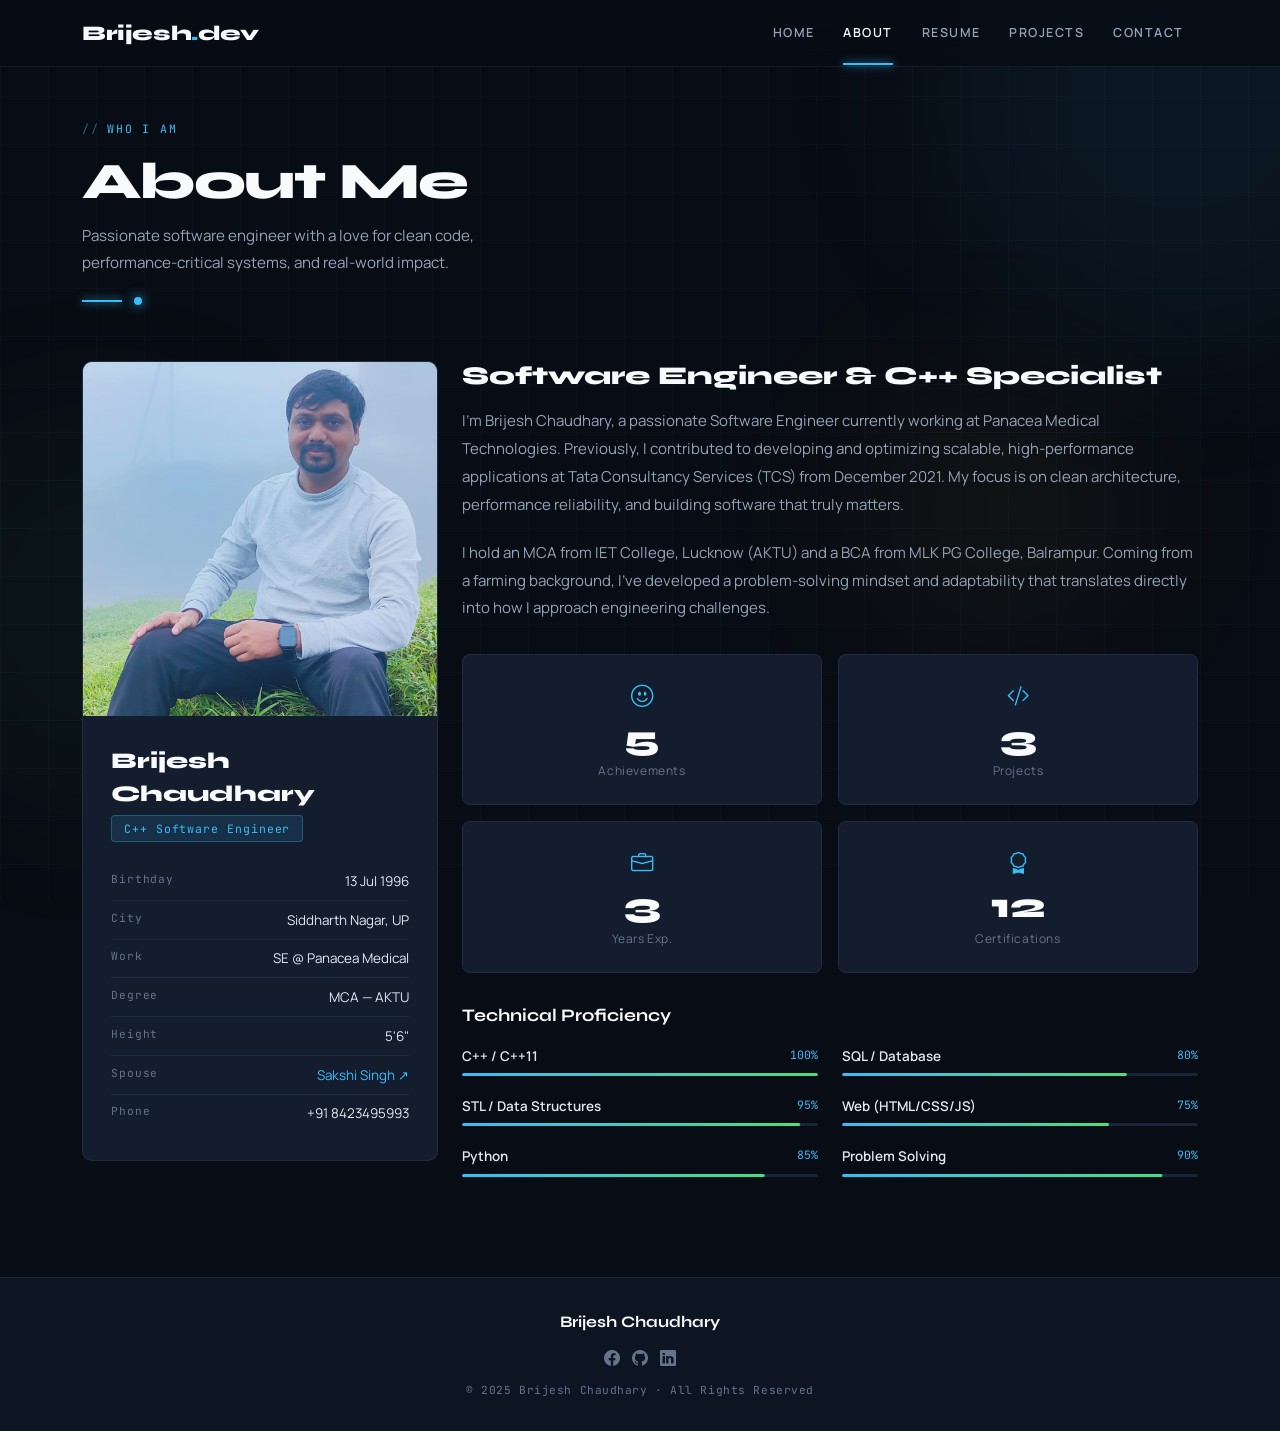
==== about.html @ 1b8c9656 "Add files via upload" ====
<!DOCTYPE html>

<html lang="en">
<head>
  <meta charset="UTF-8">
  <meta name="viewport" content="width=device-width, initial-scale=1.0">
  <meta name="description" content="About Brijesh Chaudhary - C++ Software Engineer">

  <title>About | Brijesh Chaudhary</title>

  <!-- Fonts -->

  <link href="https://fonts.googleapis.com/css2?family=Syne:wght@400;500;600;700;800&family=Manrope:wght@300;400;500;600;700&family=JetBrains+Mono:wght@400;500&display=swap" rel="stylesheet">

  <!-- Bootstrap -->

  <link href="https://cdn.jsdelivr.net/npm/bootstrap@5.3.3/dist/css/bootstrap.min.css" rel="stylesheet">
  <link href="https://cdn.jsdelivr.net/npm/bootstrap-icons@1.11.3/font/bootstrap-icons.css" rel="stylesheet">

  <!-- External CSS -->

  <link rel="stylesheet" href="css/style.css">
</head>

<body>

<!-- Background Orbs -->

<div class="orb orb-1"></div>
<div class="orb orb-2"></div>
<div class="orb orb-3"></div>

<!-- NAVBAR -->

<nav class="navbar navbar-expand-xl">
  <div class="container">
    <a class="navbar-brand" href="index.html">
      Brijesh<span class="accent">.</span>dev
    </a>


<button class="navbar-toggler" type="button" data-bs-toggle="collapse" data-bs-target="#navMenu">
  <span class="navbar-toggler-icon"></span>
</button>

<div class="collapse navbar-collapse" id="navMenu">
  <ul class="navbar-nav ms-auto align-items-xl-center">
    <li class="nav-item"><a class="nav-link" href="index.html">Home</a></li>
    <li class="nav-item"><a class="nav-link active" href="about.html">About</a></li>
    <li class="nav-item"><a class="nav-link" href="resume.html">Resume</a></li>
    <li class="nav-item"><a class="nav-link" href="projects.html">Projects</a></li>
    <li class="nav-item"><a class="nav-link" href="contact.html">Contact</a></li>
  </ul>
</div>


  </div>
</nav>

<!-- ABOUT SECTION -->

<div id="about" class="page active">
  <div class="about-wrap">
    <div class="container">


  <div class="mb-4">
    <div class="sec-label">Who I Am</div>
    <h2 class="sec-title">About Me</h2>
    <p class="sec-sub">
      Passionate software engineer with a love for clean code, performance-critical systems, and real-world impact.
    </p>
    <div class="sec-line"><span></span><em></em></div>
  </div>

  <div class="row gy-4">

    <!-- PROFILE CARD -->
    <div class="col-lg-4">
      <div class="profile-card">
        <div class="profile-avatar">
          <img src="img/me.png" alt="Brijesh" class="profile-img">
        </div>

        <div class="profile-body">
          <div class="profile-name">Brijesh Chaudhary</div>
          <span class="profile-role-tag">C++ Software Engineer</span>

          <div class="info-row">
            <span class="info-key">Birthday</span>
            <span class="info-val">13 Jul 1996</span>
          </div>

          <div class="info-row">
            <span class="info-key">City</span>
            <span class="info-val">Siddharth Nagar, UP</span>
          </div>

          <div class="info-row">
            <span class="info-key">Work</span>
            <span class="info-val">SE @ Panacea Medical</span>
          </div>

          <div class="info-row">
            <span class="info-key">Degree</span>
            <span class="info-val">MCA — AKTU</span>
          </div>

          <div class="info-row">
            <span class="info-key">Height</span>
            <span class="info-val">5'6"</span>
          </div>

          <div class="info-row">
            <span class="info-key">Spouse</span>
            <span class="info-val">
              <a href="https://brijeshchaudhary13.github.io/Sakshi-Portfolio/" target="_blank">Sakshi Singh ↗</a>
            </span>
          </div>

          <div class="info-row">
            <span class="info-key">Phone</span>
            <span class="info-val">+91 8423495993</span>
          </div>

        </div>
      </div>
    </div>

    <!-- ABOUT TEXT -->
    <div class="col-lg-8">

      <h3 style="font-family:'Syne',sans-serif;font-size:1.6rem;font-weight:800;color:var(--white);margin-bottom:1rem;">
        Software Engineer & C++ Specialist
      </h3>

      <p class="about-text">
        I'm Brijesh Chaudhary, a passionate Software Engineer currently working at Panacea Medical Technologies. 
        Previously, I contributed to developing and optimizing scalable, high-performance applications at Tata Consultancy Services (TCS) from December 2021. 
        My focus is on clean architecture, performance reliability, and building software that truly matters.
      </p>

      <p class="about-text">
        I hold an MCA from IET College, Lucknow (AKTU) and a BCA from MLK PG College, Balrampur. 
        Coming from a farming background, I've developed a problem-solving mindset and adaptability that translates directly into how I approach engineering challenges.
      </p>

      <!-- STATS -->
      <div class="stats-grid">
        <div class="stat-card">
          <div class="stat-icon"><i class="bi bi-emoji-smile"></i></div>
          <div class="stat-num">5</div>
          <div class="stat-label">Achievements</div>
        </div>

        <div class="stat-card">
          <div class="stat-icon"><i class="bi bi-code-slash"></i></div>
          <div class="stat-num">3</div>
          <div class="stat-label">Projects</div>
        </div>

        <div class="stat-card">
          <div class="stat-icon"><i class="bi bi-briefcase"></i></div>
          <div class="stat-num">3</div>
          <div class="stat-label">Years Exp.</div>
        </div>

        <div class="stat-card">
          <div class="stat-icon"><i class="bi bi-award"></i></div>
          <div class="stat-num">12</div>
          <div class="stat-label">Certifications</div>
        </div>
      </div>

      <!-- SKILLS -->
      <h4 style="font-family:'Syne',sans-serif;font-size:1.1rem;font-weight:700;color:var(--white);margin-bottom:1.25rem;">
        Technical Proficiency
      </h4>

      <div class="row">

        <div class="col-md-6">
          <div class="skill-row">
            <div class="skill-head">
              <span class="skill-name">C++ / C++11</span>
              <span class="skill-pct">100%</span>
            </div>
            <div class="skill-track"><div class="skill-fill" style="transform:scaleX(1)"></div></div>
          </div>

          <div class="skill-row">
            <div class="skill-head">
              <span class="skill-name">STL / Data Structures</span>
              <span class="skill-pct">95%</span>
            </div>
            <div class="skill-track"><div class="skill-fill" style="transform:scaleX(0.95)"></div></div>
          </div>

          <div class="skill-row">
            <div class="skill-head">
              <span class="skill-name">Python</span>
              <span class="skill-pct">85%</span>
            </div>
            <div class="skill-track"><div class="skill-fill" style="transform:scaleX(0.85)"></div></div>
          </div>
        </div>

        <div class="col-md-6">
          <div class="skill-row">
            <div class="skill-head">
              <span class="skill-name">SQL / Database</span>
              <span class="skill-pct">80%</span>
            </div>
            <div class="skill-track"><div class="skill-fill" style="transform:scaleX(0.8)"></div></div>
          </div>

          <div class="skill-row">
            <div class="skill-head">
              <span class="skill-name">Web (HTML/CSS/JS)</span>
              <span class="skill-pct">75%</span>
            </div>
            <div class="skill-track"><div class="skill-fill" style="transform:scaleX(0.75)"></div></div>
          </div>

          <div class="skill-row">
            <div class="skill-head">
              <span class="skill-name">Problem Solving</span>
              <span class="skill-pct">90%</span>
            </div>
            <div class="skill-track"><div class="skill-fill" style="transform:scaleX(0.9)"></div></div>
          </div>
        </div>

      </div>

    </div>

  </div>
</div>


  </div>

  <!-- FOOTER -->

  <footer>
    <div class="container">
      <div class="footer-name">Brijesh Chaudhary</div>


  <div class="footer-soc">
    <a href="https://www.facebook.com/brijeshchaudhary13/" target="_blank"><i class="bi bi-facebook"></i></a>
    <a href="https://github.com/brijeshchaudhary13" target="_blank"><i class="bi bi-github"></i></a>
    <a href="https://www.linkedin.com/in/brijeshchaudhary13" target="_blank"><i class="bi bi-linkedin"></i></a>
  </div>

  <div class="footer-copy">© 2025 Brijesh Chaudhary · All Rights Reserved</div>
</div>


  </footer>
</div>

<!-- Bootstrap JS -->
<button id="scrollTop"><i class="bi bi-arrow-up"></i></button>
<script src="js/script.js"></script>
<script src="https://cdn.jsdelivr.net/npm/bootstrap@5.3.3/dist/js/bootstrap.bundle.min.js"></script>

</body>
</html>
---- css/style.css ----
:root {
  --bg: #080C14;
  --bg2: #0D1422;
  --bg3: #111827;
  --surface: #141D2E;
  --surface2: #1A2438;
  --border: rgba(99,179,237,0.1);
  --border2: rgba(99,179,237,0.18);
  --cyan: #38BDF8;
  --cyan-dim: rgba(56,189,248,0.12);
  --cyan-glow: rgba(56,189,248,0.25);
  --green: #4ADE80;
  --amber: #FBBF24;
  --text: #E2E8F0;
  --muted: #64748B;
  --muted2: #94A3B8;
  --white: #F8FAFC;
}

*, *::before, *::after { box-sizing: border-box; margin: 0; padding: 0; }
html { scroll-behavior: smooth; }

body {
  font-family: 'Manrope', sans-serif;
  background: var(--bg);
  color: var(--text);
  overflow-x: hidden;
}

/* ── GRID BG ── */
body::before {
  content: '';
  position: fixed;
  inset: 0;
  background-image:
    linear-gradient(rgba(99,179,237,0.03) 1px, transparent 1px),
    linear-gradient(90deg, rgba(99,179,237,0.03) 1px, transparent 1px);
  background-size: 48px 48px;
  pointer-events: none;
  z-index: 0;
}

/* ── GLOW ORBS ── */
.orb {
  position: fixed;
  border-radius: 50%;
  filter: blur(80px);
  pointer-events: none;
  z-index: 0;
}
.orb-1 { width: 500px; height: 500px; background: rgba(56,189,248,0.06); top: -150px; right: -150px; }
.orb-2 { width: 400px; height: 400px; background: rgba(74,222,128,0.04); bottom: 10%; left: -100px; }
.orb-3 { width: 300px; height: 300px; background: rgba(251,191,36,0.04); top: 40%; right: 10%; }

/* ── NAVBAR ── */
.navbar {
  background: rgba(8,12,20,0.85);
  backdrop-filter: blur(20px);
  border-bottom: 1px solid var(--border);
  padding: 0;
  position: sticky;
  top: 0;
  z-index: 1000;
}
.navbar-brand {
  font-family: 'Syne', sans-serif;
  font-size: 1.3rem;
  font-weight: 800;
  color: var(--white) !important;
  padding: 1.1rem 0;
  letter-spacing: -0.02em;
}
.navbar-brand .accent { color: var(--cyan); }
.nav-link {
  font-size: 0.78rem;
  font-weight: 600;
  letter-spacing: 0.12em;
  text-transform: uppercase;
  color: var(--muted2) !important;
  padding: 1.4rem 0.9rem !important;
  transition: color 0.2s;
  position: relative;
}
.nav-link::after {
  content: '';
  position: absolute;
  bottom: 0; left: 0.9rem; right: 0.9rem;
  height: 2px;
  background: var(--cyan);
  transform: scaleX(0);
  transition: transform 0.25s;
  box-shadow: 0 0 8px var(--cyan);
}
.nav-link:hover, .nav-link.active { color: var(--white) !important; }
.nav-link:hover::after, .nav-link.active::after { transform: scaleX(1); }
.navbar-toggler { border: 1px solid var(--border2); padding: 0.35rem 0.6rem; }
.navbar-toggler:focus { box-shadow: none; }
.navbar-toggler-icon { background-image: url("data:image/svg+xml,%3csvg xmlns='http://www.w3.org/2000/svg' viewBox='0 0 30 30'%3e%3cpath stroke='rgba%2899,179,237,0.9%29' stroke-linecap='round' stroke-miterlimit='10' stroke-width='2' d='M4 7h22M4 15h22M4 23h22'/%3e%3c/svg%3e"); }

/* ── PAGES ── */
.page { display: none; position: relative; z-index: 1; }
.page.active { display: block; }

/* ── SECTION HEADER ── */
.sec-label {
  display: inline-flex;
  align-items: center;
  gap: 0.5rem;
  font-family: 'JetBrains Mono', monospace;
  font-size: 0.72rem;
  letter-spacing: 0.15em;
  color: var(--cyan);
  text-transform: uppercase;
  margin-bottom: 1rem;
}
.sec-label::before { content: '//'; opacity: 0.5; }
.sec-title {
  font-family: 'Syne', sans-serif;
  font-size: clamp(2rem, 5vw, 3.2rem);
  font-weight: 800;
  color: var(--white);
  letter-spacing: -0.03em;
  line-height: 1.1;
}
.sec-sub {
  font-size: 0.95rem;
  color: var(--muted2);
  line-height: 1.8;
  max-width: 480px;
  margin-top: 0.75rem;
}
.sec-line {
  display: flex;
  align-items: center;
  gap: 0.75rem;
  margin: 1.25rem 0 3.5rem;
}
.sec-line span { width: 40px; height: 2px; background: var(--cyan); box-shadow: 0 0 8px var(--cyan); }
.sec-line em { width: 8px; height: 8px; border-radius: 50%; background: var(--cyan); box-shadow: 0 0 12px var(--cyan); }

/* ── TAG PILL ── */
.tag-pill {
  display: inline-flex;
  align-items: center;
  gap: 0.4rem;
  background: var(--cyan-dim);
  border: 1px solid rgba(56,189,248,0.3);
  border-radius: 100px;
  padding: 0.3rem 0.85rem;
  font-family: 'JetBrains Mono', monospace;
  font-size: 0.7rem;
  letter-spacing: 0.08em;
  color: var(--cyan);
}
.tag-dot { width: 6px; height: 6px; border-radius: 50%; background: var(--cyan); animation: blink 2s infinite; }
@keyframes blink { 0%,100% { opacity:1; } 50% { opacity:0.3; } }

/* ── BUTTONS ── */
.btn-glow {
  display: inline-flex;
  align-items: center;
  gap: 0.5rem;
  background: var(--cyan);
  color: var(--bg);
  font-family: 'Syne', sans-serif;
  font-size: 0.82rem;
  font-weight: 700;
  letter-spacing: 0.08em;
  text-transform: uppercase;
  padding: 0.85rem 2rem;
  border-radius: 4px;
  border: none;
  cursor: pointer;
  text-decoration: none;
  transition: all 0.25s;
  box-shadow: 0 0 20px var(--cyan-glow);
}
.btn-glow:hover {
  background: #7DD3FC;
  color: var(--bg);
  box-shadow: 0 0 40px rgba(56,189,248,0.5);
  transform: translateY(-2px);
}
.btn-ghost {
  display: inline-flex;
  align-items: center;
  gap: 0.5rem;
  background: transparent;
  color: var(--text);
  font-family: 'Syne', sans-serif;
  font-size: 0.82rem;
  font-weight: 700;
  letter-spacing: 0.08em;
  text-transform: uppercase;
  padding: 0.85rem 2rem;
  border-radius: 4px;
  border: 1px solid var(--border2);
  cursor: pointer;
  text-decoration: none;
  transition: all 0.25s;
}
.btn-ghost:hover {
  border-color: var(--cyan);
  color: var(--cyan);
  box-shadow: 0 0 16px var(--cyan-glow);
  transform: translateY(-2px);
}

/* ═══════════ HOME ═══════════ */
#home { min-height: 100vh; display: flex; flex-direction: column; }
.hero {
  flex: 1;
  display: flex;
  align-items: center;
  padding: 5rem 0 4rem;
  position: relative;
}

/* Terminal-style code block */
.terminal-box {
  background: var(--surface);
  border: 1px solid var(--border2);
  border-radius: 10px;
  overflow: hidden;
  font-family: 'JetBrains Mono', monospace;
  box-shadow: 0 0 60px rgba(56,189,248,0.08), 0 20px 60px rgba(0,0,0,0.4);
  animation: floatBox 0.8s 0.3s ease both;
}
@keyframes floatBox {
  from { opacity:0; transform: translateY(24px); }
  to { opacity:1; transform: translateY(0); }
}
.terminal-bar {
  background: var(--surface2);
  padding: 0.75rem 1rem;
  display: flex;
  align-items: center;
  gap: 0.5rem;
  border-bottom: 1px solid var(--border);
}
.tb-dot { width: 10px; height: 10px; border-radius: 50%; }
.tb-dot.r { background: #FF5F57; }
.tb-dot.y { background: #FEBC2E; }
.tb-dot.g { background: #28C840; }
.terminal-title { font-size: 0.72rem; color: var(--muted); margin-left: auto; margin-right: auto; letter-spacing: 0.05em; }
.terminal-body { padding: 1.5rem; font-size: 0.82rem; line-height: 2; }
.t-comment { color: #4A5568; }
.t-kw { color: #F687B3; }
.t-type { color: var(--cyan); }
.t-fn { color: #FBD38D; }
.t-str { color: var(--green); }
.t-num { color: var(--amber); }
.t-var { color: var(--text); }
.t-op { color: var(--muted2); }
.t-cursor { display: inline-block; width: 8px; height: 1em; background: var(--cyan); vertical-align: middle; animation: cur 1s infinite; }
@keyframes cur { 0%,49% { opacity:1; } 50%,100% { opacity:0; } }

.hero-name {
  font-family: 'Syne', sans-serif;
  font-size: clamp(2.5rem, 6vw, 4.5rem);
  font-weight: 800;
  color: var(--white);
  letter-spacing: -0.02em;
  line-height: 1;
  animation: fadeUp 0.6s 0.1s ease both;

  
}
.hero-name .outline {

  -webkit-text-stroke: 1.5px var(--cyan);
  color: transparent;
  display: inline-block; /* Changed from block to inline-block */
  width: 100%; /* Ensures it still sits on its own line if needed */
  filter: drop-shadow(0 0 12px rgba(56,189,248,0.4));
  padding-right: 10px; /* Prevents the last 'y' from being clipped by the container */

  
}
.hero-role {
  font-family: 'JetBrains Mono', monospace;
  font-size: 0.9rem;
  color: var(--cyan);
  margin: 1.25rem 0 0.75rem;
  animation: fadeUp 0.6s 0.2s ease both;
}
.hero-role::before { content: '> '; color: var(--green); }
.hero-desc {
  font-size: 0.95rem;
  color: var(--muted2);
  line-height: 1.85;
  max-width: 440px;
  animation: fadeUp 0.6s 0.3s ease both;
}
.hero-ctas {
  display: flex; gap: 1rem; margin-top: 2.5rem; flex-wrap: wrap;
  animation: fadeUp 0.6s 0.4s ease both;
}
.hero-chips {
  display: flex; gap: 0.6rem; flex-wrap: wrap; margin-top: 2rem;
  animation: fadeUp 0.6s 0.5s ease both;
}
.chip {
  background: var(--surface);
  border: 1px solid var(--border2);
  border-radius: 4px;
  padding: 0.3rem 0.75rem;
  font-family: 'JetBrains Mono', monospace;
  font-size: 0.72rem;
  color: var(--muted2);
}
.chip.active { color: var(--cyan); border-color: rgba(56,189,248,0.4); background: var(--cyan-dim); }

.hero-stats {
  display: flex; gap: 2rem; margin-top: 3rem;
  padding-top: 2rem; border-top: 1px solid var(--border);
  animation: fadeUp 0.6s 0.55s ease both;
}
.hs-num {
  font-family: 'Syne', sans-serif;
  font-size: 2.2rem; font-weight: 800;
  color: var(--cyan);
  line-height: 1;
  text-shadow: 0 0 20px var(--cyan-glow);
}
.hs-label { font-size: 0.75rem; color: var(--muted); margin-top: 0.25rem; letter-spacing: 0.05em; }

@keyframes fadeUp {
  from { opacity:0; transform:translateY(16px); }
  to { opacity:1; transform:translateY(0); }
}

/* ═══════════ ABOUT ═══════════ */
.about-wrap { padding: 3rem 0 5rem; }

.profile-card {
  background: var(--surface);
  border: 1px solid var(--border);
  border-radius: 10px;
  overflow: hidden;
  position: relative;
}
.profile-card::before {
  content: '';
  position: absolute;
  top: 0; left: 0; right: 0; height: 3px;
  background: linear-gradient(90deg, var(--cyan), var(--green));
  box-shadow: 0 0 16px var(--cyan-glow);
}
.profile-avatar {
  width: 100%;
  aspect-ratio: 1;
  background: linear-gradient(135deg, #0D1422 0%, #141D2E 50%, #1A2438 100%);
  display: flex;
  align-items: center;
  justify-content: center;
  position: relative;
  overflow: hidden;
}
.profile-img {
  width: 100%;
  height: 100%;
  object-fit: cover;   /* prevents stretching */
  display: block;
}
.profile-avatar::after {
  content: '';
  position: absolute;
  inset: 0;
  background: radial-gradient(circle at 30% 30%, rgba(56,189,248,0.15), transparent 60%);
}
.avatar-letter {
  font-family: 'Syne', sans-serif;
  font-size: 6rem;
  font-weight: 800;
  color: rgba(56,189,248,0.15);
  position: relative;
  z-index: 1;
}
.profile-body { padding: 1.75rem; }
.profile-name {
  font-family: 'Syne', sans-serif;
  font-size: 1.4rem;
  font-weight: 800;
  color: var(--white);
  margin-bottom: 0.25rem;
}
.profile-role-tag {
  display: inline-block;
  background: var(--cyan-dim);
  border: 1px solid rgba(56,189,248,0.3);
  color: var(--cyan);
  font-size: 0.72rem;
  font-family: 'JetBrains Mono', monospace;
  padding: 0.25rem 0.75rem;
  border-radius: 4px;
  margin-bottom: 1.25rem;
  letter-spacing: 0.08em;
}
.info-row {
  display: flex;
  justify-content: space-between;
  align-items: flex-start;
  padding: 0.55rem 0;
  border-bottom: 1px solid var(--border);
  gap: 1rem;
}
.info-row:last-child { border-bottom: none; }
.info-key {
  font-family: 'JetBrains Mono', monospace;
  font-size: 0.7rem;
  color: var(--muted);
  letter-spacing: 0.08em;
  min-width: 70px;
}
.info-val { font-size: 0.84rem; color: var(--text); text-align: right; }
.info-val a { color: var(--cyan); text-decoration: none; }
.info-val a:hover { text-decoration: underline; }

.about-text { font-size: 0.94rem; color: var(--muted2); line-height: 1.85; margin-bottom: 1.25rem; }

/* Skill bars */
.skill-row { margin-bottom: 1.25rem; }
.skill-head { display: flex; justify-content: space-between; margin-bottom: 0.45rem; }
.skill-name { font-size: 0.84rem; font-weight: 600; color: var(--text); }
.skill-pct { font-family: 'JetBrains Mono', monospace; font-size: 0.72rem; color: var(--cyan); }
.skill-track {
  height: 3px; background: var(--surface2);
  border-radius: 100px; overflow: hidden;
  position: relative;
}
.skill-fill {
  height: 100%;
  background: linear-gradient(90deg, var(--cyan), var(--green));
  box-shadow: 0 0 8px var(--cyan-glow);
  border-radius: 100px;
  transform: scaleX(0); transform-origin: left;
  transition: transform 1.2s cubic-bezier(0.4,0,0.2,1);
}
.skill-fill.on { transform: scaleX(1); }

/* Stat boxes */
.stats-grid { display: grid; grid-template-columns: repeat(2, 1fr); gap: 1rem; margin: 2rem 0; }
.stat-card {
  background: var(--surface);
  border: 1px solid var(--border);
  border-radius: 8px;
  padding: 1.5rem 1rem;
  text-align: center;
  position: relative;
  overflow: hidden;
  transition: border-color 0.2s, box-shadow 0.2s;
}
.stat-card:hover {
  border-color: rgba(56,189,248,0.4);
  box-shadow: 0 0 24px var(--cyan-dim);
}
.stat-card::before {
  content: '';
  position: absolute;
  top: 0; left: 0; right: 0; height: 2px;
  background: linear-gradient(90deg, var(--cyan), var(--green));
  transform: scaleX(0);
  transition: transform 0.3s;
}
.stat-card:hover::before { transform: scaleX(1); }
.stat-icon { font-size: 1.4rem; color: var(--cyan); margin-bottom: 0.5rem; }
.stat-num {
  font-family: 'Syne', sans-serif;
  font-size: 2.2rem;
  font-weight: 800;
  color: var(--white);
  line-height: 1;
}
.stat-label { font-size: 0.75rem; color: var(--muted); margin-top: 0.4rem; letter-spacing: 0.05em; }

/* ═══════════ RESUME ═══════════ */
.resume-wrap { padding: 3rem 0 5rem; }
.col-head {
  font-family: 'Syne', sans-serif;
  font-size: 1.1rem;
  font-weight: 700;
  color: var(--white);
  display: flex;
  align-items: center;
  gap: 0.6rem;
  padding-bottom: 0.75rem;
  border-bottom: 1px solid var(--border2);
  margin-bottom: 2rem;
}
.col-head i { color: var(--cyan); font-size: 1rem; }

.tl-item { position: relative; padding: 0 0 2.5rem 2rem; }
.tl-item::before {
  content: '';
  position: absolute;
  left: 0; top: 6px;
  width: 9px; height: 9px;
  border-radius: 50%;
  background: var(--bg);
  border: 2px solid var(--cyan);
  box-shadow: 0 0 10px var(--cyan-glow);
}
.tl-item::after {
  content: '';
  position: absolute;
  left: 3.5px; top: 18px; bottom: 0;
  width: 1px;
  background: linear-gradient(var(--border2), transparent);
}
.tl-item:last-child::after { display: none; }
.tl-year {
  display: inline-block;
  font-family: 'JetBrains Mono', monospace;
  font-size: 0.68rem;
  color: var(--cyan);
  background: var(--cyan-dim);
  border: 1px solid rgba(56,189,248,0.25);
  padding: 0.2rem 0.6rem;
  border-radius: 4px;
  margin-bottom: 0.5rem;
  letter-spacing: 0.08em;
}
.tl-title {
  font-family: 'Syne', sans-serif;
  font-size: 1rem;
  font-weight: 700;
  color: var(--white);
  margin-bottom: 0.15rem;
}
.tl-place {
  font-size: 0.8rem;
  color: var(--cyan);
  font-style: italic;
  margin-bottom: 0.4rem;
}
.tl-desc { font-size: 0.84rem; color: var(--muted2); line-height: 1.7; }
.tl-list { list-style: none; padding: 0; margin: 0.5rem 0 0; }
.tl-list li {
  font-size: 0.82rem;
  color: var(--muted2);
  padding: 0.2rem 0;
  display: flex; gap: 0.5rem;
}
.tl-list li::before { content: '→'; color: var(--cyan); flex-shrink: 0; }

.summary-card {
  background: linear-gradient(135deg, var(--surface), var(--surface2));
  border: 1px solid var(--border2);
  border-radius: 8px;
  padding: 1.75rem;
  margin-bottom: 2rem;
  position: relative;
  overflow: hidden;
}
.summary-card::before {
  content: '';
  position: absolute;
  top: 0; left: 0; right: 0; height: 2px;
  background: linear-gradient(90deg, var(--cyan), var(--green));
}
.sum-name {
  font-family: 'Syne', sans-serif;
  font-size: 1.2rem;
  font-weight: 800;
  color: var(--white);
  margin-bottom: 0.75rem;
}
.sum-text { font-size: 0.86rem; color: var(--muted2); line-height: 1.8; font-style: italic; margin-bottom: 1rem; }
.sum-contact span {
  display: flex; align-items: center; gap: 0.4rem;
  font-family: 'JetBrains Mono', monospace;
  font-size: 0.75rem; color: var(--muted2); margin-bottom: 0.3rem;
}
.sum-contact i { color: var(--cyan); }

.cert-item {
  display: flex;
  align-items: flex-start;
  gap: 0.75rem;
  padding: 0.75rem 0;
  border-bottom: 1px solid var(--border);
}
.cert-item:last-child { border-bottom: none; }
.cert-icon {
  width: 32px; height: 32px;
  background: var(--cyan-dim);
  border: 1px solid rgba(56,189,248,0.25);
  border-radius: 6px;
  display: flex; align-items: center; justify-content: center;
  font-size: 0.85rem; color: var(--cyan);
  flex-shrink: 0;
}
.cert-title { font-size: 0.84rem; color: var(--text); font-weight: 500; }
.cert-by { font-size: 0.72rem; color: var(--muted); }
.cert-link {
  margin-left: auto;
  font-family: 'JetBrains Mono', monospace;
  font-size: 0.68rem;
  color: var(--cyan);
  text-decoration: none;
  white-space: nowrap;
}
.cert-link:hover { text-decoration: underline; }

/* ═══════════ PORTFOLIO ═══════════ */
.portfolio-wrap { padding: 3rem 0 5rem; }
.filter-row {
  display: flex; gap: 0.5rem; justify-content: center;
  margin-bottom: 3rem; flex-wrap: wrap;
}
.fb {
  font-family: 'JetBrains Mono', monospace;
  font-size: 0.72rem; letter-spacing: 0.1em;
  text-transform: uppercase;
  padding: 0.5rem 1.25rem;
  border-radius: 4px;
  border: 1px solid var(--border2);
  background: transparent;
  color: var(--muted2);
  cursor: pointer;
  transition: all 0.2s;
}
.fb.active, .fb:hover {
  background: var(--cyan);
  color: var(--bg);
  border-color: var(--cyan);
  box-shadow: 0 0 16px var(--cyan-glow);
}

.proj-grid { display: flex; flex-wrap: wrap; gap: 1.25rem; }
.proj-card {
  flex: 1 1 300px;
  max-width: calc(33.333% - 1rem);
  background: var(--surface);
  border: 1px solid var(--border);
  border-radius: 8px;
  overflow: hidden;
  cursor: pointer;
  transition: all 0.3s;
  position: relative;
}
.proj-card::before {
  content: '';
  position: absolute;
  top: 0; left: 0; right: 0; height: 2px;
  background: linear-gradient(90deg, var(--cyan), var(--green));
  transform: scaleX(0);
  transition: transform 0.3s;
}
.proj-card:hover {
  border-color: rgba(56,189,248,0.4);
  transform: translateY(-6px);
  box-shadow: 0 20px 48px rgba(0,0,0,0.4), 0 0 24px var(--cyan-dim);
}
.proj-card:hover::before { transform: scaleX(1); }

.proj-thumb {
  width: 100%;
  aspect-ratio: 16/9;
  display: flex;
  align-items: center;
  justify-content: center;
  font-family: 'Syne', sans-serif;
  font-size: 2rem;
  font-weight: 800;
  color: rgba(56,189,248,0.2);
  position: relative;
  overflow: hidden;
}
.proj-thumb.pt1 { background: linear-gradient(135deg, #0D1422, #1a2d45); }
.proj-thumb.pt2 { background: linear-gradient(135deg, #0D1A22, #1a3530); }
.proj-thumb.pt3 { background: linear-gradient(135deg, #1A1222, #2d1a45); }
.proj-thumb.pt4 { background: linear-gradient(135deg, #1A1A0D, #3a3520); }
.proj-thumb.pt5 { background: linear-gradient(135deg, #0D1A14, #1a3020); }
.proj-thumb.pt6 { background: linear-gradient(135deg, #1A0D0D, #3a1a20); }

.proj-thumb-icon { font-size: 2.5rem; opacity: 0.5; }
.proj-overlay {
  position: absolute;
  inset: 0;
  background: rgba(8,12,20,0.85);
  backdrop-filter: blur(4px);
  display: flex;
  flex-direction: column;
  align-items: center;
  justify-content: center;
  gap: 0.5rem;
  opacity: 0;
  transition: opacity 0.3s;
}
.proj-card:hover .proj-overlay { opacity: 1; }
.proj-overlay-cat { font-family: 'JetBrains Mono', monospace; font-size: 0.68rem; color: var(--cyan); letter-spacing: 0.1em; text-transform: uppercase; }
.proj-overlay-title { font-family: 'Syne', sans-serif; font-size: 1.05rem; font-weight: 700; color: var(--white); }
.proj-overlay-btn {
  margin-top: 0.4rem;
  border: 1px solid rgba(56,189,248,0.5);
  color: var(--cyan);
  padding: 0.35rem 1.1rem;
  border-radius: 4px;
  font-family: 'JetBrains Mono', monospace;
  font-size: 0.68rem;
  letter-spacing: 0.1em;
  background: transparent;
  cursor: pointer;
  transition: all 0.2s;
}
.proj-overlay-btn:hover { background: var(--cyan); color: var(--bg); }
.proj-info { padding: 1.1rem; border-top: 1px solid var(--border); }
.proj-title { font-family: 'Syne', sans-serif; font-size: 0.9rem; font-weight: 700; color: var(--white); margin-bottom: 0.2rem; }
.proj-cat { font-family: 'JetBrains Mono', monospace; font-size: 0.7rem; color: var(--cyan); }

/* Modal */
.modal-bg {
  position: fixed; inset: 0;
  background: rgba(0,0,0,0.85);
  backdrop-filter: blur(12px);
  z-index: 2000;
  display: none;
  align-items: center; justify-content: center;
}
.modal-bg.open { display: flex; }
.modal-box {
  position: relative;
  background: var(--bg2);
  border: 1px solid var(--border2);
  border-radius: 10px;
  max-width: 640px;
  width: 92%;
  overflow: hidden;
  animation: mIn 0.3s ease;
  box-shadow: 0 0 60px rgba(56,189,248,0.1);
}
@keyframes mIn { from { opacity:0; transform: scale(0.92) translateY(16px); } to { opacity:1; transform: scale(1); } }
.modal-close {
  

  position: absolute; top: 1rem; right: 1rem;
 
  background: var(--surface2);
  border: 1px solid var(--border2);
  color: var(--muted2);
  border-radius: 6px;
  width: 34px; height: 34px;
  cursor: pointer;
  font-size: 1rem;
  display: flex; align-items: center; justify-content: center;
  transition: all 0.2s;
}
.modal-close:hover { background: var(--cyan); color: var(--bg); border-color: var(--cyan); }
.modal-thumb { width: 100%; aspect-ratio: 16/9; display: flex; align-items: center; justify-content: center; font-size: 4rem; color: rgba(56,189,248,0.2); }
.modal-content-area { padding: 2rem; position: relative; }
.modal-cat { font-family: 'JetBrains Mono', monospace; font-size: 0.7rem; color: var(--cyan); letter-spacing: 0.1em; text-transform: uppercase; margin-bottom: 0.6rem; display: block; }
.modal-title { font-family: 'Syne', sans-serif; font-size: 1.4rem; font-weight: 800; color: var(--white); margin-bottom: 0.75rem; }
.modal-desc { font-size: 0.88rem; color: var(--muted2); line-height: 1.8; margin-bottom: 1.5rem; }
.modal-meta { display: flex; flex-wrap: wrap; gap: 1.25rem; }
.modal-meta-item strong { display: block; font-family: 'JetBrains Mono', monospace; font-size: 0.66rem; color: var(--muted); letter-spacing: 0.1em; text-transform: uppercase; margin-bottom: 0.2rem; }
.modal-meta-item span { font-size: 0.84rem; color: var(--text); }

/* ═══════════ CONTACT ═══════════ */
.contact-wrap { padding: 3rem 0 5rem; }
.info-panel {
  background: var(--surface);
  border: 1px solid var(--border);
  border-radius: 10px;
  padding: 2.5rem;
  height: 100%;
  position: relative;
  overflow: hidden;
}
.info-panel::before {
  content: '';
  position: absolute;
  top: 0; left: 0; right: 0; height: 2px;
  background: linear-gradient(90deg, var(--cyan), var(--green));
  box-shadow: 0 0 16px var(--cyan-glow);
}
.info-panel-title { font-family: 'Syne', sans-serif; font-size: 1.5rem; font-weight: 800; color: var(--white); margin-bottom: 0.5rem; }
.info-panel-sub { font-size: 0.88rem; color: var(--muted2); line-height: 1.7; margin-bottom: 2.5rem; }

.c-detail { display: flex; align-items: flex-start; gap: 1rem; margin-bottom: 1.75rem; }
.c-icon {
  width: 44px; height: 44px;
  background: var(--cyan-dim);
  border: 1px solid rgba(56,189,248,0.25);
  border-radius: 8px;
  display: flex; align-items: center; justify-content: center;
  font-size: 1.1rem; color: var(--cyan);
  flex-shrink: 0;
}
.c-label { font-family: 'JetBrains Mono', monospace; font-size: 0.66rem; color: var(--muted); letter-spacing: 0.1em; text-transform: uppercase; margin-bottom: 0.25rem; }
.c-val { font-size: 0.9rem; color: var(--text); }

.social-row { display: flex; gap: 0.65rem; margin-top: 2rem; }
.soc-btn {
  width: 40px; height: 40px;
  background: var(--surface2);
  border: 1px solid var(--border2);
  border-radius: 6px;
  display: flex; align-items: center; justify-content: center;
  color: var(--muted2);
  font-size: 1rem;
  text-decoration: none;
  transition: all 0.2s;
}
.soc-btn:hover {
  background: var(--cyan-dim);
  border-color: rgba(56,189,248,0.5);
  color: var(--cyan);
  box-shadow: 0 0 16px var(--cyan-dim);
  transform: translateY(-2px);
}

.form-panel {
  background: var(--surface);
  border: 1px solid var(--border);
  border-radius: 10px;
  padding: 2.5rem;
}
.fl {
  display: block;
  font-family: 'JetBrains Mono', monospace;
  font-size: 0.68rem;
  letter-spacing: 0.1em;
  text-transform: uppercase;
  color: var(--muted);
  margin-bottom: 0.4rem;
}
.fc {
  width: 100%;
  background: var(--bg);
  border: 1px solid var(--border2);
  border-radius: 4px;
  padding: 0.85rem 1rem;
  font-family: 'Manrope', sans-serif;
  font-size: 0.9rem;
  color: var(--text);
  outline: none;
  transition: border-color 0.2s, box-shadow 0.2s;
  margin-bottom: 1.25rem;
}
.fc:focus {
  border-color: var(--cyan);
  box-shadow: 0 0 0 3px var(--cyan-dim), 0 0 16px rgba(56,189,248,0.1);
}
textarea.fc { resize: vertical; min-height: 140px; }
.form-success { display: none; text-align: center; padding: 2rem; }
.form-success i { font-size: 3rem; color: var(--green); margin-bottom: 1rem; display: block; text-shadow: 0 0 20px rgba(74,222,128,0.5); }
.form-success p { color: var(--muted2); font-size: 0.95rem; }

/* ── FOOTER ── */
footer {
  background: var(--bg2);
  border-top: 1px solid var(--border);
  padding: 2rem 0;
  text-align: center;
  position: relative;
  z-index: 1;
}
.footer-name { font-family: 'Syne', sans-serif; color: var(--white); font-size: 1rem; font-weight: 700; margin-bottom: 0.5rem; }
.footer-soc { display: flex; gap: 0.75rem; justify-content: center; margin: 0.75rem 0; }
.footer-soc a { color: var(--muted); font-size: 1rem; text-decoration: none; transition: color 0.2s; }
.footer-soc a:hover { color: var(--cyan); }
.footer-copy { font-family: 'JetBrains Mono', monospace; font-size: 0.7rem; color: var(--muted); letter-spacing: 0.05em; }
.footer-copy a { color: var(--cyan); text-decoration: none; }

/* ── SCROLL TOP ── */
#scrollTop {
  position: fixed; bottom: 2rem; right: 2rem;
  width: 44px; height: 44px;
  background: var(--cyan-dim);
  border: 1px solid rgba(56,189,248,0.5);
  color: var(--cyan);
  border-radius: 6px;
  font-size: 1.1rem;
  cursor: pointer;
  display: flex; align-items: center; justify-content: center;
  opacity: 0; transform: translateY(10px);
  transition: all 0.3s;
  z-index: 999;
  box-shadow: 0 0 16px var(--cyan-glow);
}
#scrollTop.visible { opacity: 1; transform: translateY(0); }
#scrollTop:hover { background: var(--cyan); color: var(--bg); }

/* ── RESPONSIVE ── */
@media (max-width: 991px) {
  .proj-card { max-width: calc(50% - 1rem); }
}
@media (max-width: 767px) {
  .hero { padding: 3rem 0 2rem; text-align: center; }
  .hero-desc { margin: 0 auto; }
  .hero-ctas { justify-content: center; }
  .hero-chips { justify-content: center; }
  .hero-stats { justify-content: center; }
  .proj-card { max-width: 100%; }
  .stats-grid { grid-template-columns: repeat(2, 1fr); }
}

.proj-card.hidden { display: none; }
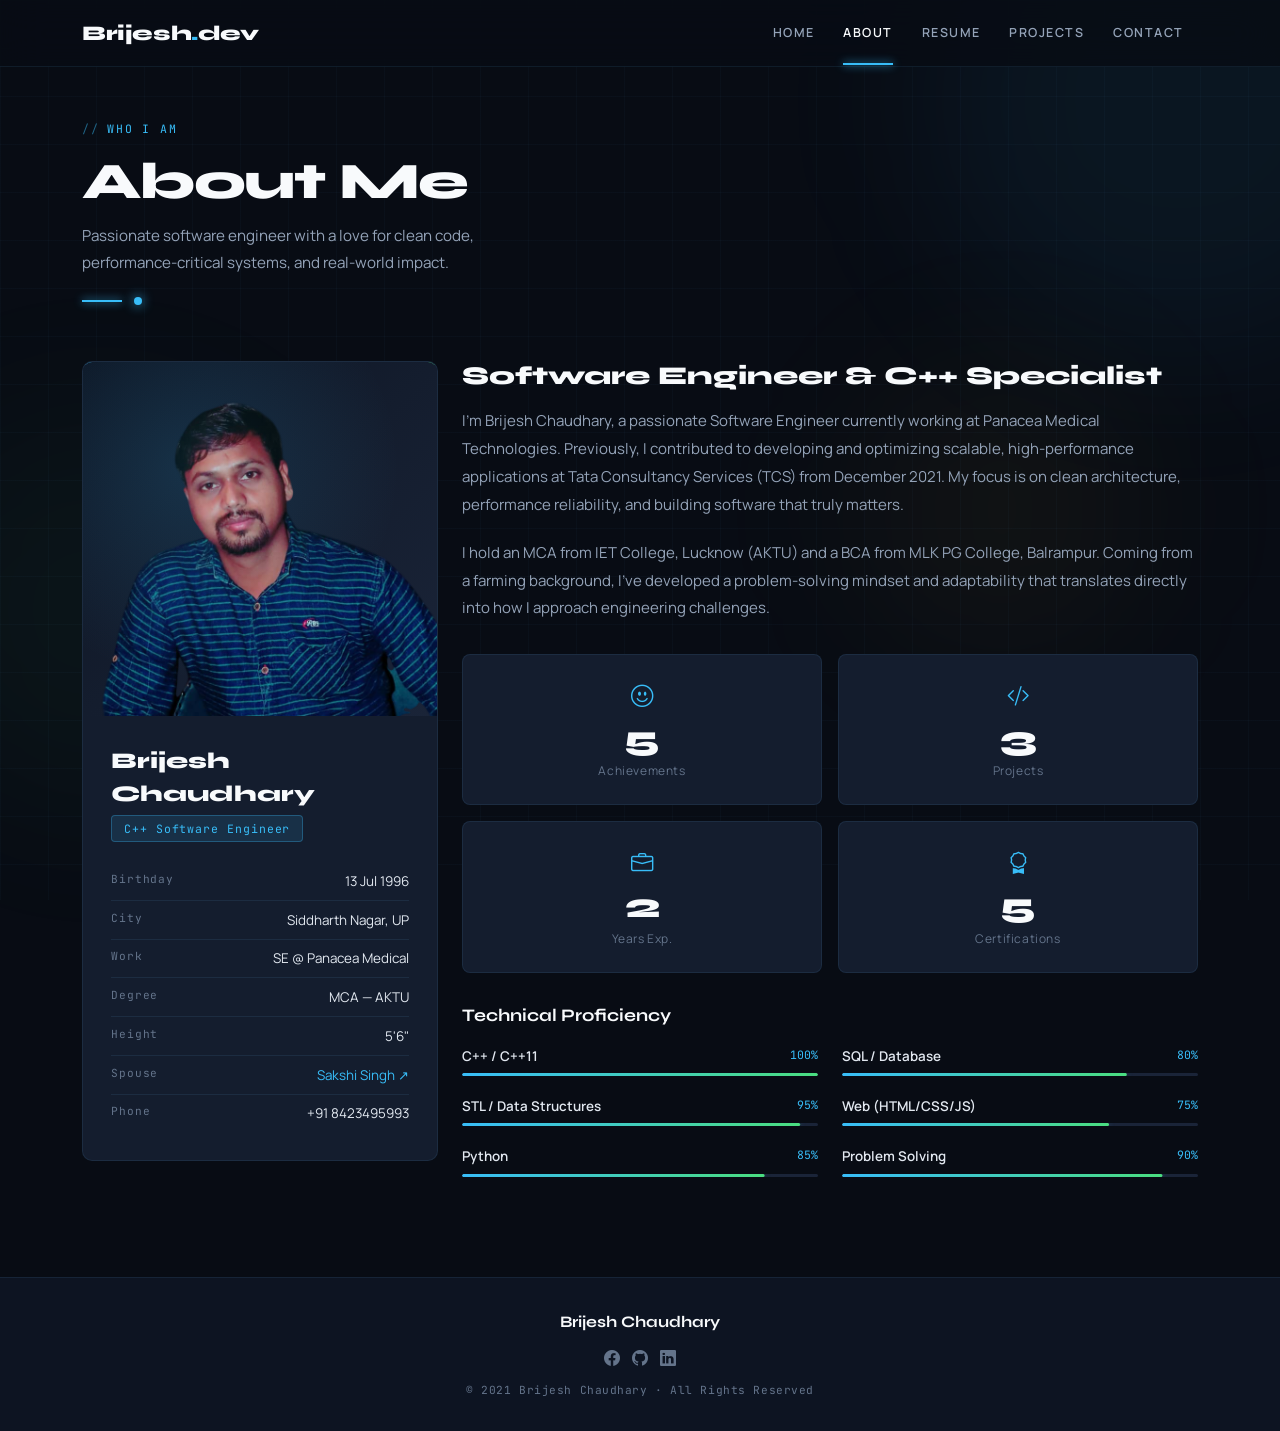
==== commit f236a659: "Add files via upload" ====
--- a/about.html
+++ b/about.html
@@ -254,7 +254,7 @@
     <a href="https://www.linkedin.com/in/brijeshchaudhary13" target="_blank"><i class="bi bi-linkedin"></i></a>
   </div>
 
-  <div class="footer-copy">© 2025 Brijesh Chaudhary · All Rights Reserved</div>
+  <div class="footer-copy">© 2021 Brijesh Chaudhary · All Rights Reserved</div>
 </div>
 
 
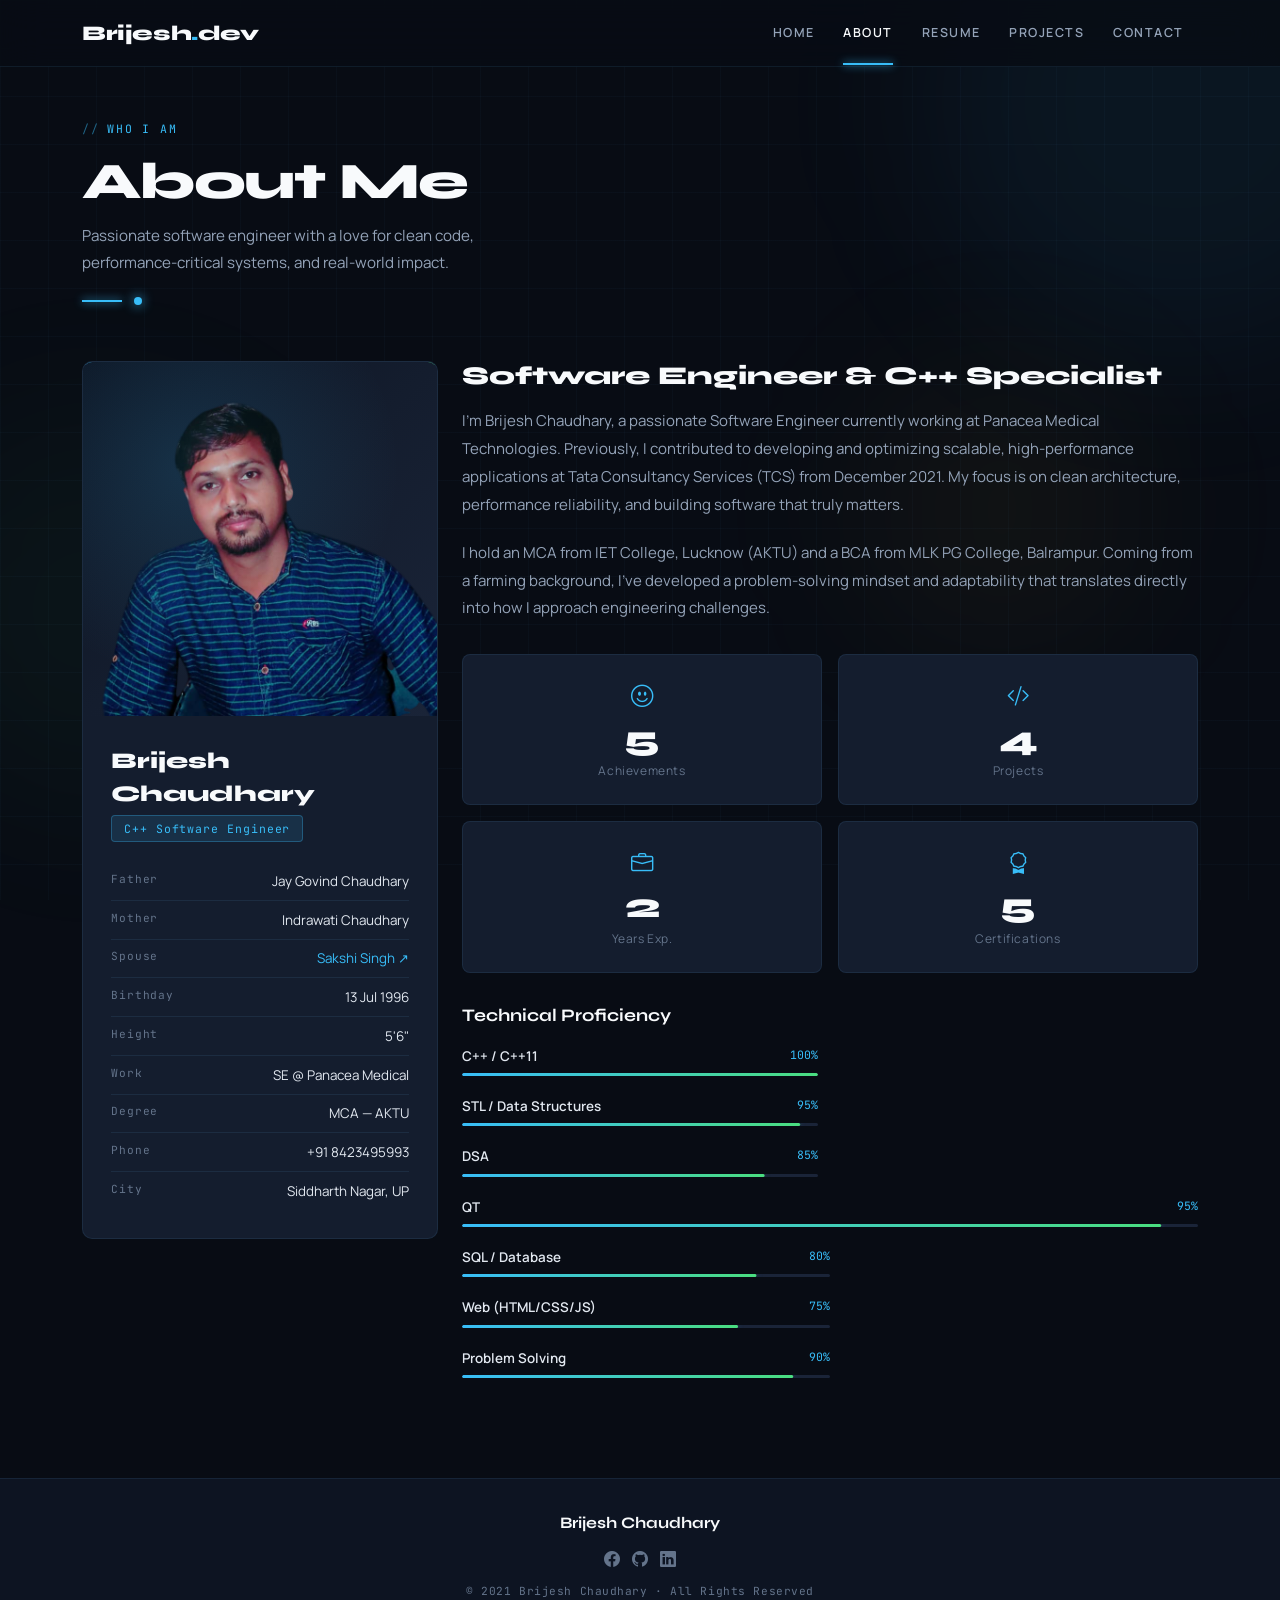
==== commit 8113e767: "Update about.html" ====
--- a/about.html
+++ b/about.html
@@ -87,28 +87,13 @@
           <span class="profile-role-tag">C++ Software Engineer</span>
 
           <div class="info-row">
-            <span class="info-key">Birthday</span>
-            <span class="info-val">13 Jul 1996</span>
-          </div>
-
-          <div class="info-row">
-            <span class="info-key">City</span>
-            <span class="info-val">Siddharth Nagar, UP</span>
-          </div>
-
-          <div class="info-row">
-            <span class="info-key">Work</span>
-            <span class="info-val">SE @ Panacea Medical</span>
-          </div>
-
-          <div class="info-row">
-            <span class="info-key">Degree</span>
-            <span class="info-val">MCA — AKTU</span>
-          </div>
-
-          <div class="info-row">
-            <span class="info-key">Height</span>
-            <span class="info-val">5'6"</span>
+            <span class="info-key">Father</span>
+            <span class="info-val">Jay Govind Chaudhary</span>
+          </div>
+
+          <div class="info-row">
+            <span class="info-key">Mother</span>
+            <span class="info-val">Indrawati Chaudhary</span>
           </div>
 
           <div class="info-row">
@@ -119,8 +104,33 @@
           </div>
 
           <div class="info-row">
+            <span class="info-key">Birthday</span>
+            <span class="info-val">13 Jul 1996</span>
+          </div>
+
+          <div class="info-row">
+            <span class="info-key">Height</span>
+            <span class="info-val">5'6"</span>
+          </div>
+
+          <div class="info-row">
+            <span class="info-key">Work</span>
+            <span class="info-val">SE @ Panacea Medical</span>
+          </div>
+
+          <div class="info-row">
+            <span class="info-key">Degree</span>
+            <span class="info-val">MCA — AKTU</span>
+          </div>
+
+          <div class="info-row">
             <span class="info-key">Phone</span>
             <span class="info-val">+91 8423495993</span>
+          </div>
+
+          <div class="info-row">
+            <span class="info-key">City</span>
+            <span class="info-val">Siddharth Nagar, UP</span>
           </div>
 
         </div>
@@ -155,13 +165,13 @@
 
         <div class="stat-card">
           <div class="stat-icon"><i class="bi bi-code-slash"></i></div>
-          <div class="stat-num">3</div>
+          <div class="stat-num">4</div>
           <div class="stat-label">Projects</div>
         </div>
 
         <div class="stat-card">
           <div class="stat-icon"><i class="bi bi-briefcase"></i></div>
-          <div class="stat-num">3</div>
+          <div class="stat-num">4</div>
           <div class="stat-label">Years Exp.</div>
         </div>
 
@@ -198,10 +208,19 @@
 
           <div class="skill-row">
             <div class="skill-head">
-              <span class="skill-name">Python</span>
+              <span class="skill-name">DSA</span>
               <span class="skill-pct">85%</span>
             </div>
             <div class="skill-track"><div class="skill-fill" style="transform:scaleX(0.85)"></div></div>
+          </div>
+        </div>
+
+        <div class="skill-row">
+            <div class="skill-head">
+              <span class="skill-name">QT</span>
+              <span class="skill-pct">95%</span>
+            </div>
+            <div class="skill-track"><div class="skill-fill" style="transform:scaleX(0.95)"></div></div>
           </div>
         </div>
 
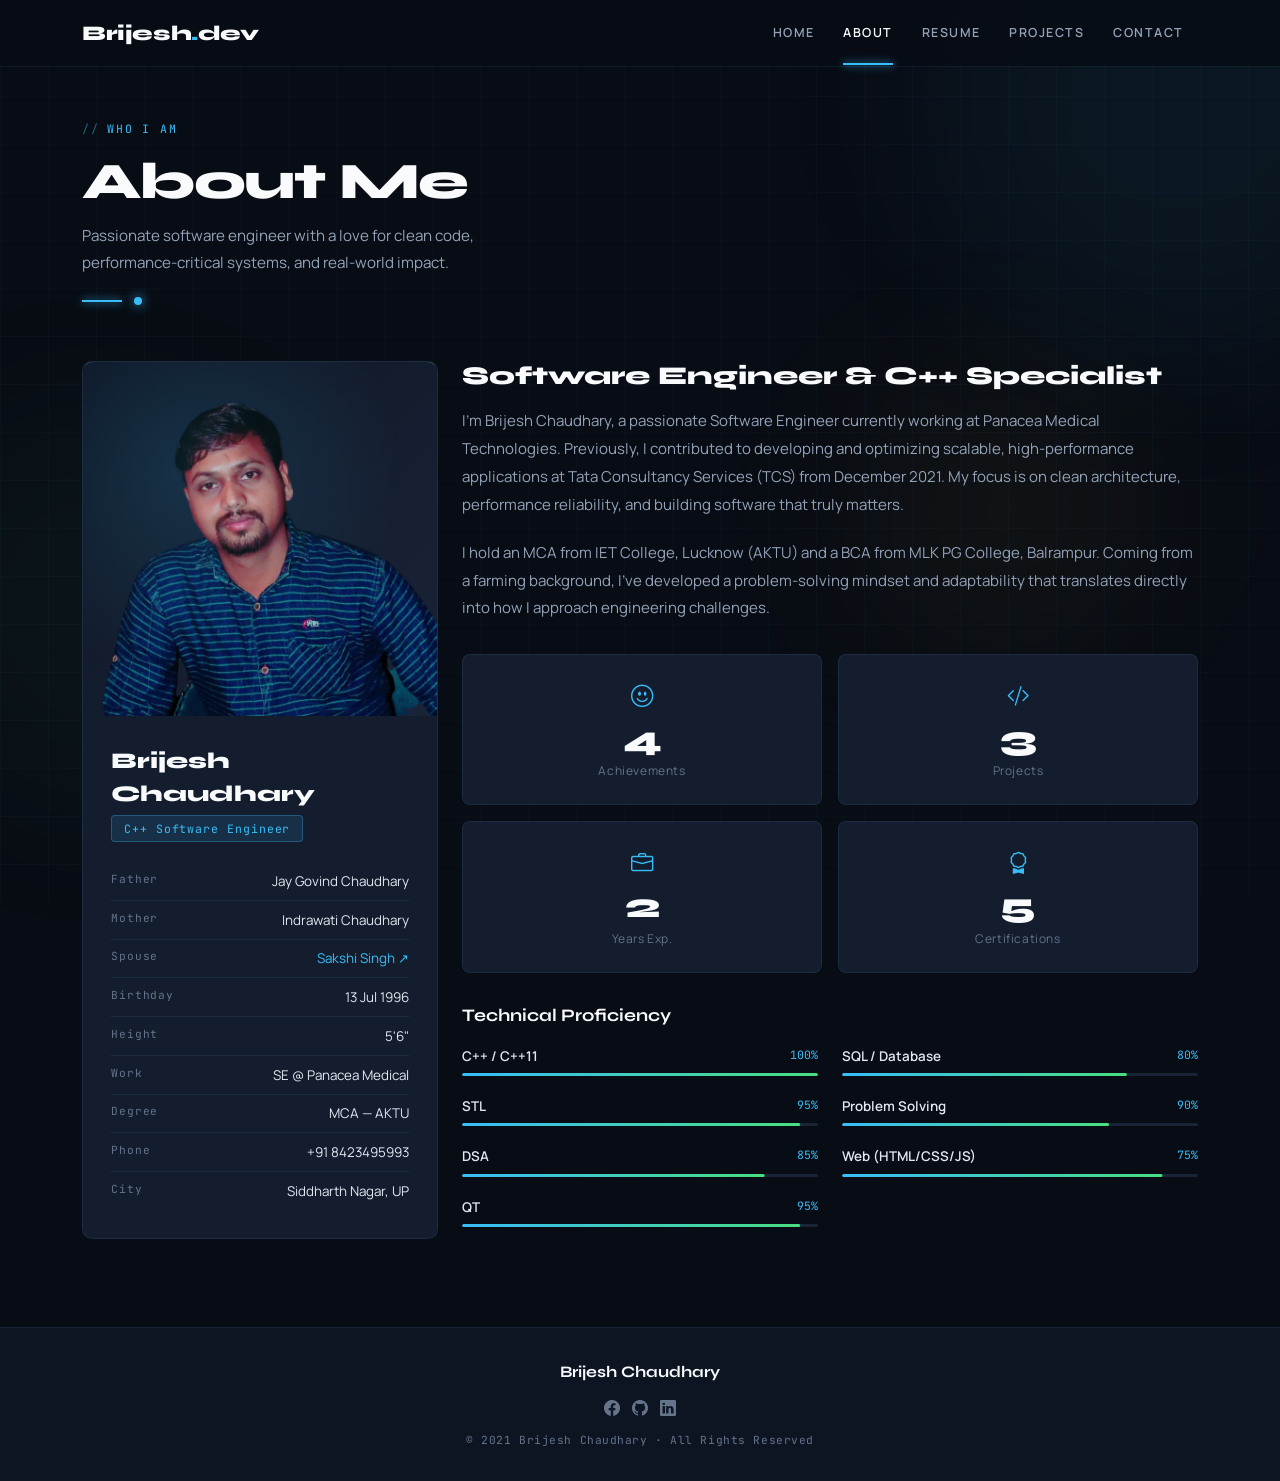
==== commit 75d41018: "Update about.html" ====
--- a/about.html
+++ b/about.html
@@ -184,73 +184,68 @@
 
       <!-- SKILLS -->
       <h4 style="font-family:'Syne',sans-serif;font-size:1.1rem;font-weight:700;color:var(--white);margin-bottom:1.25rem;">
-        Technical Proficiency
-      </h4>
-
-      <div class="row">
-
-        <div class="col-md-6">
-          <div class="skill-row">
-            <div class="skill-head">
-              <span class="skill-name">C++ / C++11</span>
-              <span class="skill-pct">100%</span>
-            </div>
-            <div class="skill-track"><div class="skill-fill" style="transform:scaleX(1)"></div></div>
-          </div>
-
-          <div class="skill-row">
-            <div class="skill-head">
-              <span class="skill-name">STL / Data Structures</span>
-              <span class="skill-pct">95%</span>
-            </div>
-            <div class="skill-track"><div class="skill-fill" style="transform:scaleX(0.95)"></div></div>
-          </div>
-
-          <div class="skill-row">
-            <div class="skill-head">
-              <span class="skill-name">DSA</span>
-              <span class="skill-pct">85%</span>
-            </div>
-            <div class="skill-track"><div class="skill-fill" style="transform:scaleX(0.85)"></div></div>
-          </div>
-        </div>
-
-        <div class="skill-row">
-            <div class="skill-head">
-              <span class="skill-name">QT</span>
-              <span class="skill-pct">95%</span>
-            </div>
-            <div class="skill-track"><div class="skill-fill" style="transform:scaleX(0.95)"></div></div>
-          </div>
-        </div>
-
-        <div class="col-md-6">
-          <div class="skill-row">
-            <div class="skill-head">
-              <span class="skill-name">SQL / Database</span>
-              <span class="skill-pct">80%</span>
-            </div>
-            <div class="skill-track"><div class="skill-fill" style="transform:scaleX(0.8)"></div></div>
-          </div>
-
-          <div class="skill-row">
-            <div class="skill-head">
-              <span class="skill-name">Web (HTML/CSS/JS)</span>
-              <span class="skill-pct">75%</span>
-            </div>
-            <div class="skill-track"><div class="skill-fill" style="transform:scaleX(0.75)"></div></div>
-          </div>
-
-          <div class="skill-row">
-            <div class="skill-head">
-              <span class="skill-name">Problem Solving</span>
-              <span class="skill-pct">90%</span>
-            </div>
-            <div class="skill-track"><div class="skill-fill" style="transform:scaleX(0.9)"></div></div>
-          </div>
-        </div>
-
-      </div>
+  Technical Proficiency
+</h4>
+
+<div class="row">
+  <div class="col-md-6">
+    <div class="skill-row">
+      <div class="skill-head">
+        <span class="skill-name">C++ / C++11</span>
+        <span class="skill-pct">100%</span>
+      </div>
+      <div class="skill-track"><div class="skill-fill" style="transform:scaleX(1)"></div></div>
+    </div>
+
+    <div class="skill-row">
+      <div class="skill-head">
+        <span class="skill-name">STL</span>
+        <span class="skill-pct">95%</span>
+      </div>
+      <div class="skill-track"><div class="skill-fill" style="transform:scaleX(0.95)"></div></div>
+    </div>
+
+    <div class="skill-row">
+      <div class="skill-head">
+        <span class="skill-name">DSA</span>
+        <span class="skill-pct">85%</span>
+      </div>
+      <div class="skill-track"><div class="skill-fill" style="transform:scaleX(0.85)"></div></div>
+    </div>
+
+    <div class="skill-row">
+      <div class="skill-head">
+        <span class="skill-name">QT</span>
+        <span class="skill-pct">95%</span>
+      </div>
+      <div class="skill-track"><div class="skill-fill" style="transform:scaleX(0.95)"></div></div>
+    </div>
+  </div> <div class="col-md-6">
+    <div class="skill-row">
+      <div class="skill-head">
+        <span class="skill-name">SQL / Database</span>
+        <span class="skill-pct">80%</span>
+      </div>
+      <div class="skill-track"><div class="skill-fill" style="transform:scaleX(0.8)"></div></div>
+    </div>
+
+    <div class="skill-row">
+      <div class="skill-head">
+        <span class="skill-name">Problem Solving</span>
+        <span class="skill-pct">90%</span>
+      </div>
+      <div class="skill-track"><div class="skill-fill" style="transform:scaleX(0.75)"></div></div>
+    </div>
+
+    <div class="skill-row">
+      <div class="skill-head">
+        <span class="skill-name">Web (HTML/CSS/JS)</span>
+        <span class="skill-pct">75%</span>
+      </div>
+      <div class="skill-track"><div class="skill-fill" style="transform:scaleX(0.9)"></div></div>
+    </div>
+  </div> 
+</div> 
 
     </div>
 
